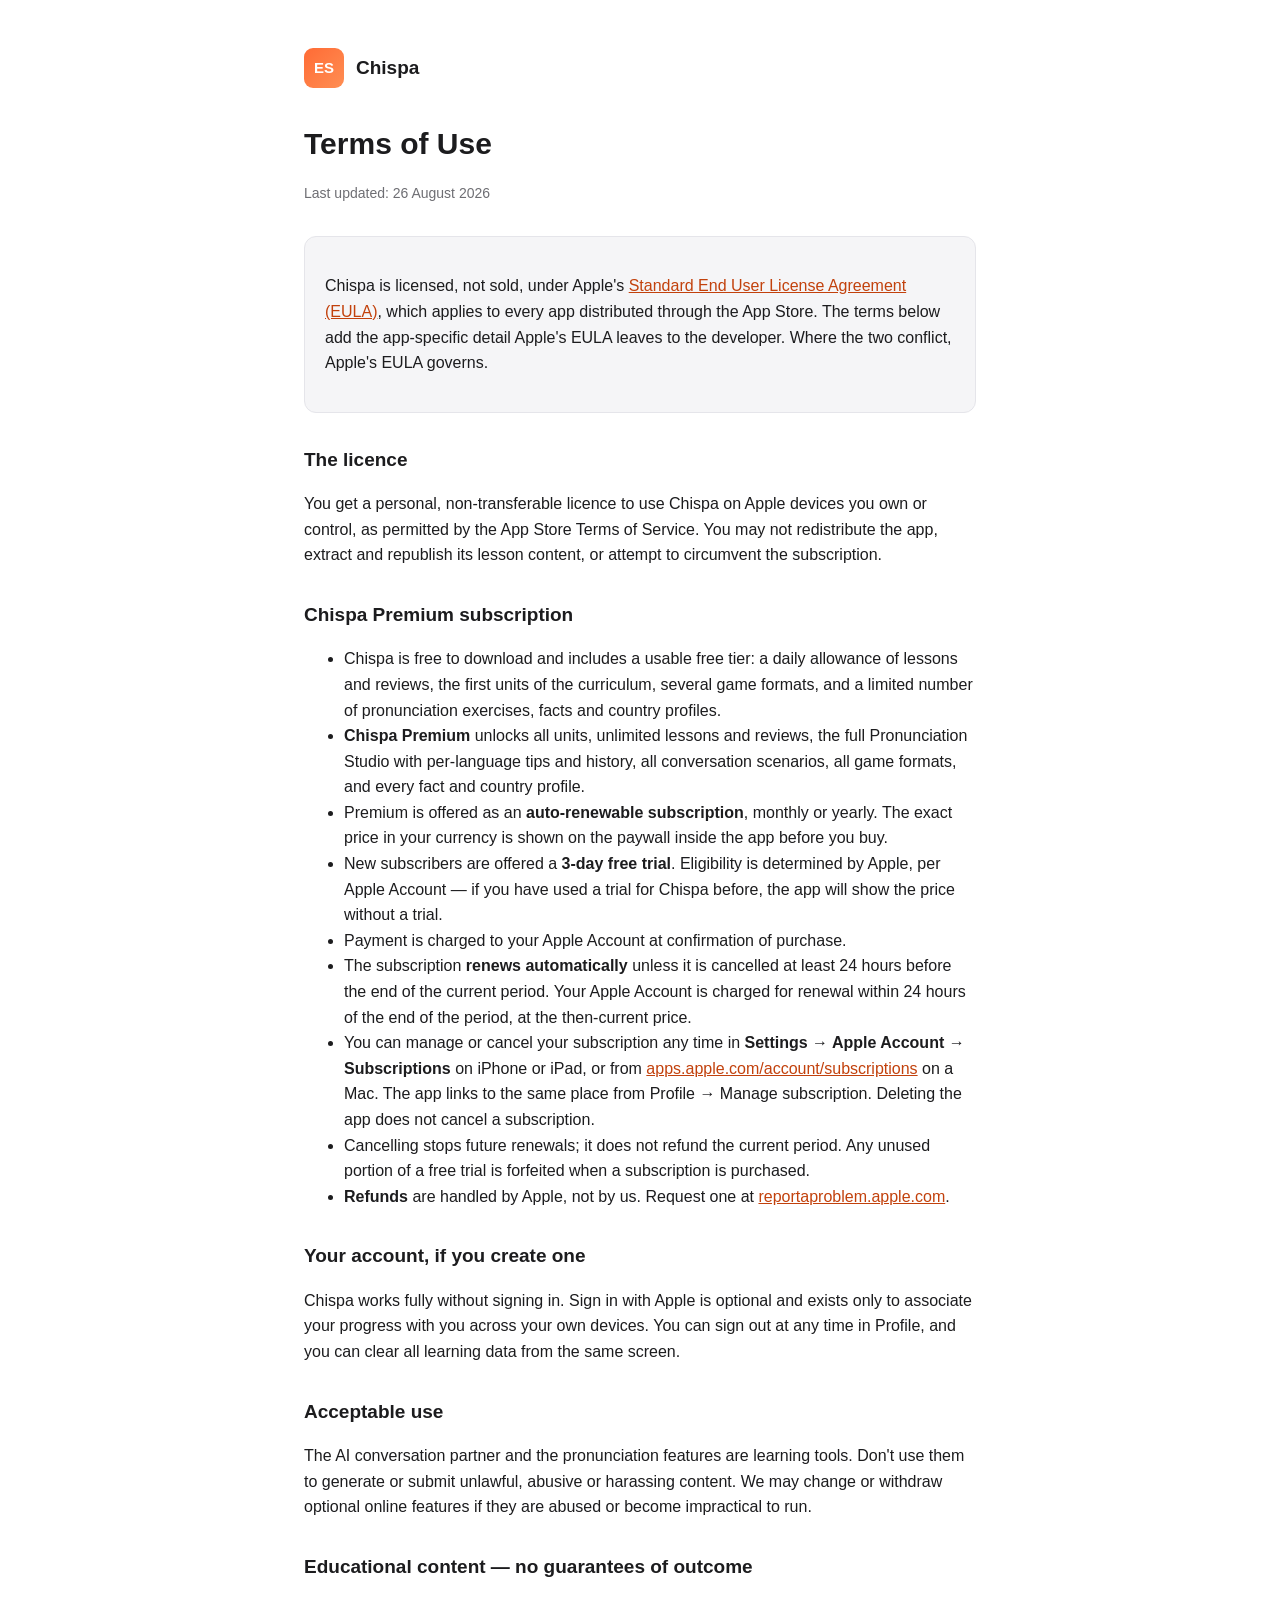
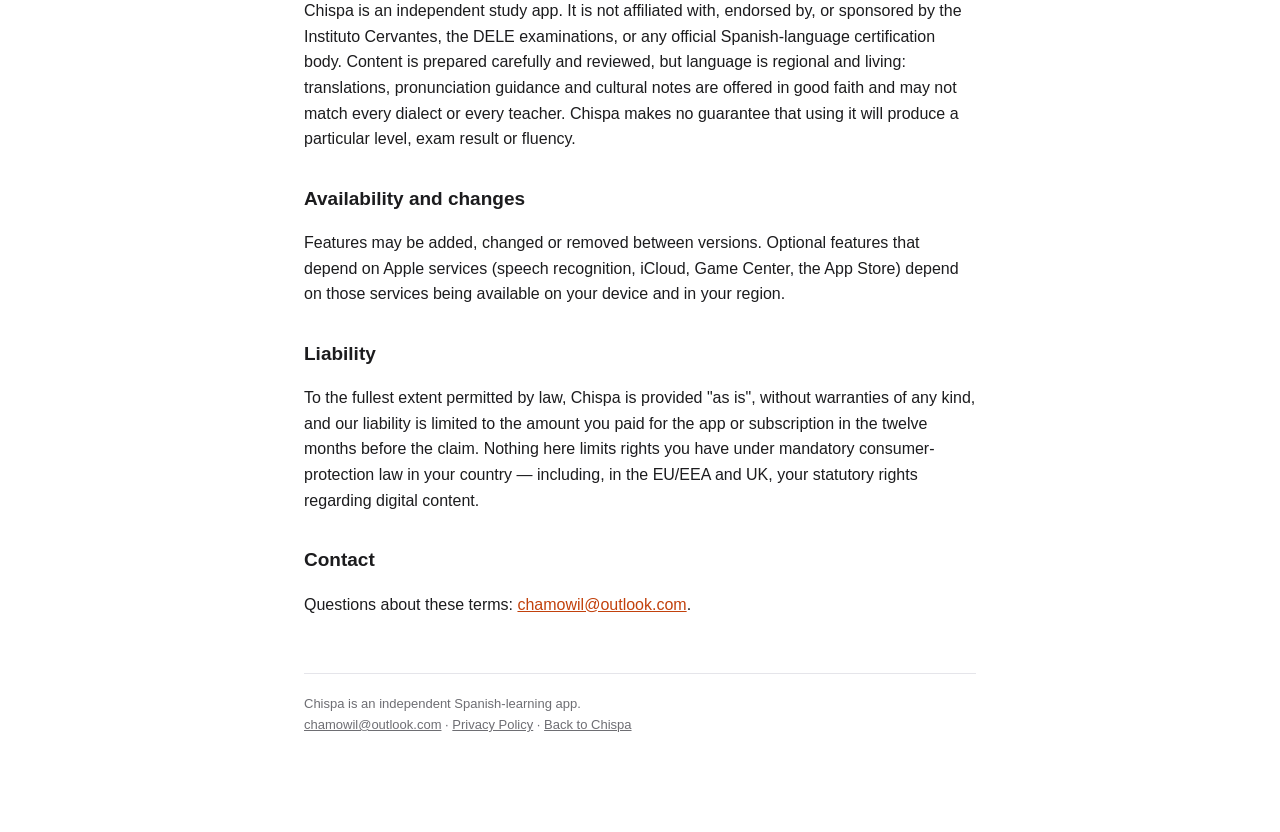
==== terms.html @ cfa155ee "Privacy policy, terms, help and licenses pages for Chispa (iOS/iPadOS/macOS) Contact: chamowil@outlo" ====
<!doctype html>
<html lang="en">
<head>
<meta charset="utf-8">
<meta name="viewport" content="width=device-width, initial-scale=1">
<title>Terms of Use — Chispa</title>
<link rel="stylesheet" href="style.css">
</head>
<body>
<div class="wrap">
  <div class="brand">
    <div class="brand-mark">ES</div>
    <a href="index.html">Chispa</a>
  </div>

  <h1>Terms of Use</h1>
  <p class="updated">Last updated: 26 August 2026</p>

  <div class="card">
    <p>
      Chispa is licensed, not sold, under Apple's
      <a href="https://www.apple.com/legal/internet-services/itunes/dev/stdeula/">Standard End User
      License Agreement (EULA)</a>, which applies to every app distributed through the App Store. The
      terms below add the app-specific detail Apple's EULA leaves to the developer. Where the two
      conflict, Apple's EULA governs.
    </p>
  </div>

  <h2>The licence</h2>
  <p>
    You get a personal, non-transferable licence to use Chispa on Apple devices you own or control, as
    permitted by the App Store Terms of Service. You may not redistribute the app, extract and republish
    its lesson content, or attempt to circumvent the subscription.
  </p>

  <h2>Chispa Premium subscription</h2>
  <ul>
    <li>Chispa is free to download and includes a usable free tier: a daily allowance of lessons and
      reviews, the first units of the curriculum, several game formats, and a limited number of
      pronunciation exercises, facts and country profiles.</li>
    <li><strong>Chispa Premium</strong> unlocks all units, unlimited lessons and reviews, the full
      Pronunciation Studio with per-language tips and history, all conversation scenarios, all game
      formats, and every fact and country profile.</li>
    <li>Premium is offered as an <strong>auto-renewable subscription</strong>, monthly or yearly. The
      exact price in your currency is shown on the paywall inside the app before you buy.</li>
    <li>New subscribers are offered a <strong>3-day free trial</strong>. Eligibility is determined by
      Apple, per Apple Account — if you have used a trial for Chispa before, the app will show the price
      without a trial.</li>
    <li>Payment is charged to your Apple Account at confirmation of purchase.</li>
    <li>The subscription <strong>renews automatically</strong> unless it is cancelled at least 24 hours
      before the end of the current period. Your Apple Account is charged for renewal within 24 hours of
      the end of the period, at the then-current price.</li>
    <li>You can manage or cancel your subscription any time in
      <strong>Settings → Apple Account → Subscriptions</strong> on iPhone or iPad, or from
      <a href="https://apps.apple.com/account/subscriptions">apps.apple.com/account/subscriptions</a> on a
      Mac. The app links to the same place from Profile → Manage subscription. Deleting the app does not
      cancel a subscription.</li>
    <li>Cancelling stops future renewals; it does not refund the current period. Any unused portion of a
      free trial is forfeited when a subscription is purchased.</li>
    <li><strong>Refunds</strong> are handled by Apple, not by us. Request one at
      <a href="https://reportaproblem.apple.com">reportaproblem.apple.com</a>.</li>
  </ul>

  <h2>Your account, if you create one</h2>
  <p>
    Chispa works fully without signing in. Sign in with Apple is optional and exists only to associate
    your progress with you across your own devices. You can sign out at any time in Profile, and you can
    clear all learning data from the same screen.
  </p>

  <h2>Acceptable use</h2>
  <p>
    The AI conversation partner and the pronunciation features are learning tools. Don't use them to
    generate or submit unlawful, abusive or harassing content. We may change or withdraw optional online
    features if they are abused or become impractical to run.
  </p>

  <h2>Educational content — no guarantees of outcome</h2>
  <p>
    Chispa is an independent study app. It is not affiliated with, endorsed by, or sponsored by the
    Instituto Cervantes, the DELE examinations, or any official Spanish-language certification body.
    Content is prepared carefully and reviewed, but language is regional and living: translations,
    pronunciation guidance and cultural notes are offered in good faith and may not match every dialect
    or every teacher. Chispa makes no guarantee that using it will produce a particular level, exam
    result or fluency.
  </p>

  <h2>Availability and changes</h2>
  <p>
    Features may be added, changed or removed between versions. Optional features that depend on Apple
    services (speech recognition, iCloud, Game Center, the App Store) depend on those services being
    available on your device and in your region.
  </p>

  <h2>Liability</h2>
  <p>
    To the fullest extent permitted by law, Chispa is provided "as is", without warranties of any kind,
    and our liability is limited to the amount you paid for the app or subscription in the twelve months
    before the claim. Nothing here limits rights you have under mandatory consumer-protection law in
    your country — including, in the EU/EEA and UK, your statutory rights regarding digital content.
  </p>

  <h2>Contact</h2>
  <p>
    Questions about these terms: <a href="mailto:chamowil@outlook.com">chamowil@outlook.com</a>.
  </p>

  <footer>
    Chispa is an independent Spanish-learning app.<br>
    <a href="mailto:chamowil@outlook.com">chamowil@outlook.com</a> ·
    <a href="privacy.html">Privacy Policy</a> ·
    <a href="index.html">Back to Chispa</a>
  </footer>
</div>
</body>
</html>
---- style.css ----
:root {
  --bg: #ffffff;
  --fg: #1c1c1e;
  --muted: #6e6e73;
  --accent: #c2410c;
  --card: #f5f5f7;
  --border: #e5e5ea;
}

@media (prefers-color-scheme: dark) {
  :root {
    --bg: #0f1115;
    --fg: #f2f2f7;
    --muted: #9a9aa2;
    --accent: #ff8e53;
    --card: #1a1c22;
    --border: #2c2e36;
  }
}

* { box-sizing: border-box; }

body {
  margin: 0;
  background: var(--bg);
  color: var(--fg);
  font-family: -apple-system, BlinkMacSystemFont, "Segoe UI", Roboto, Helvetica, Arial, sans-serif;
  line-height: 1.6;
}

.wrap {
  max-width: 720px;
  margin: 0 auto;
  padding: 48px 24px 96px;
}

.brand {
  display: flex;
  align-items: center;
  gap: 12px;
  margin-bottom: 32px;
}

.brand-mark {
  width: 40px;
  height: 40px;
  border-radius: 9px;
  background: linear-gradient(135deg, #ff6b35, #ff8e53);
  display: flex;
  align-items: center;
  justify-content: center;
  color: #fff;
  font-weight: 700;
  font-size: 15px;
  flex-shrink: 0;
}

.brand a {
  color: var(--fg);
  text-decoration: none;
  font-weight: 600;
  font-size: 19px;
}

h1 {
  font-size: 30px;
  margin: 0 0 6px;
}

.updated {
  color: var(--muted);
  font-size: 14px;
  margin-bottom: 32px;
}

h2 {
  font-size: 19px;
  margin: 32px 0 10px;
}

p, li { color: var(--fg); }

.muted { color: var(--muted); }

a { color: var(--accent); }

.card {
  background: var(--card);
  border: 1px solid var(--border);
  border-radius: 12px;
  padding: 20px;
  margin: 24px 0;
}

nav.index-links {
  display: grid;
  gap: 12px;
  margin-top: 24px;
}

nav.index-links a {
  display: block;
  padding: 16px 18px;
  background: var(--card);
  border: 1px solid var(--border);
  border-radius: 12px;
  text-decoration: none;
  color: var(--fg);
  font-weight: 600;
}

nav.index-links a span {
  display: block;
  font-weight: 400;
  color: var(--muted);
  font-size: 14px;
  margin-top: 2px;
}

footer {
  margin-top: 56px;
  padding-top: 20px;
  border-top: 1px solid var(--border);
  color: var(--muted);
  font-size: 13px;
}

footer a { color: var(--muted); }
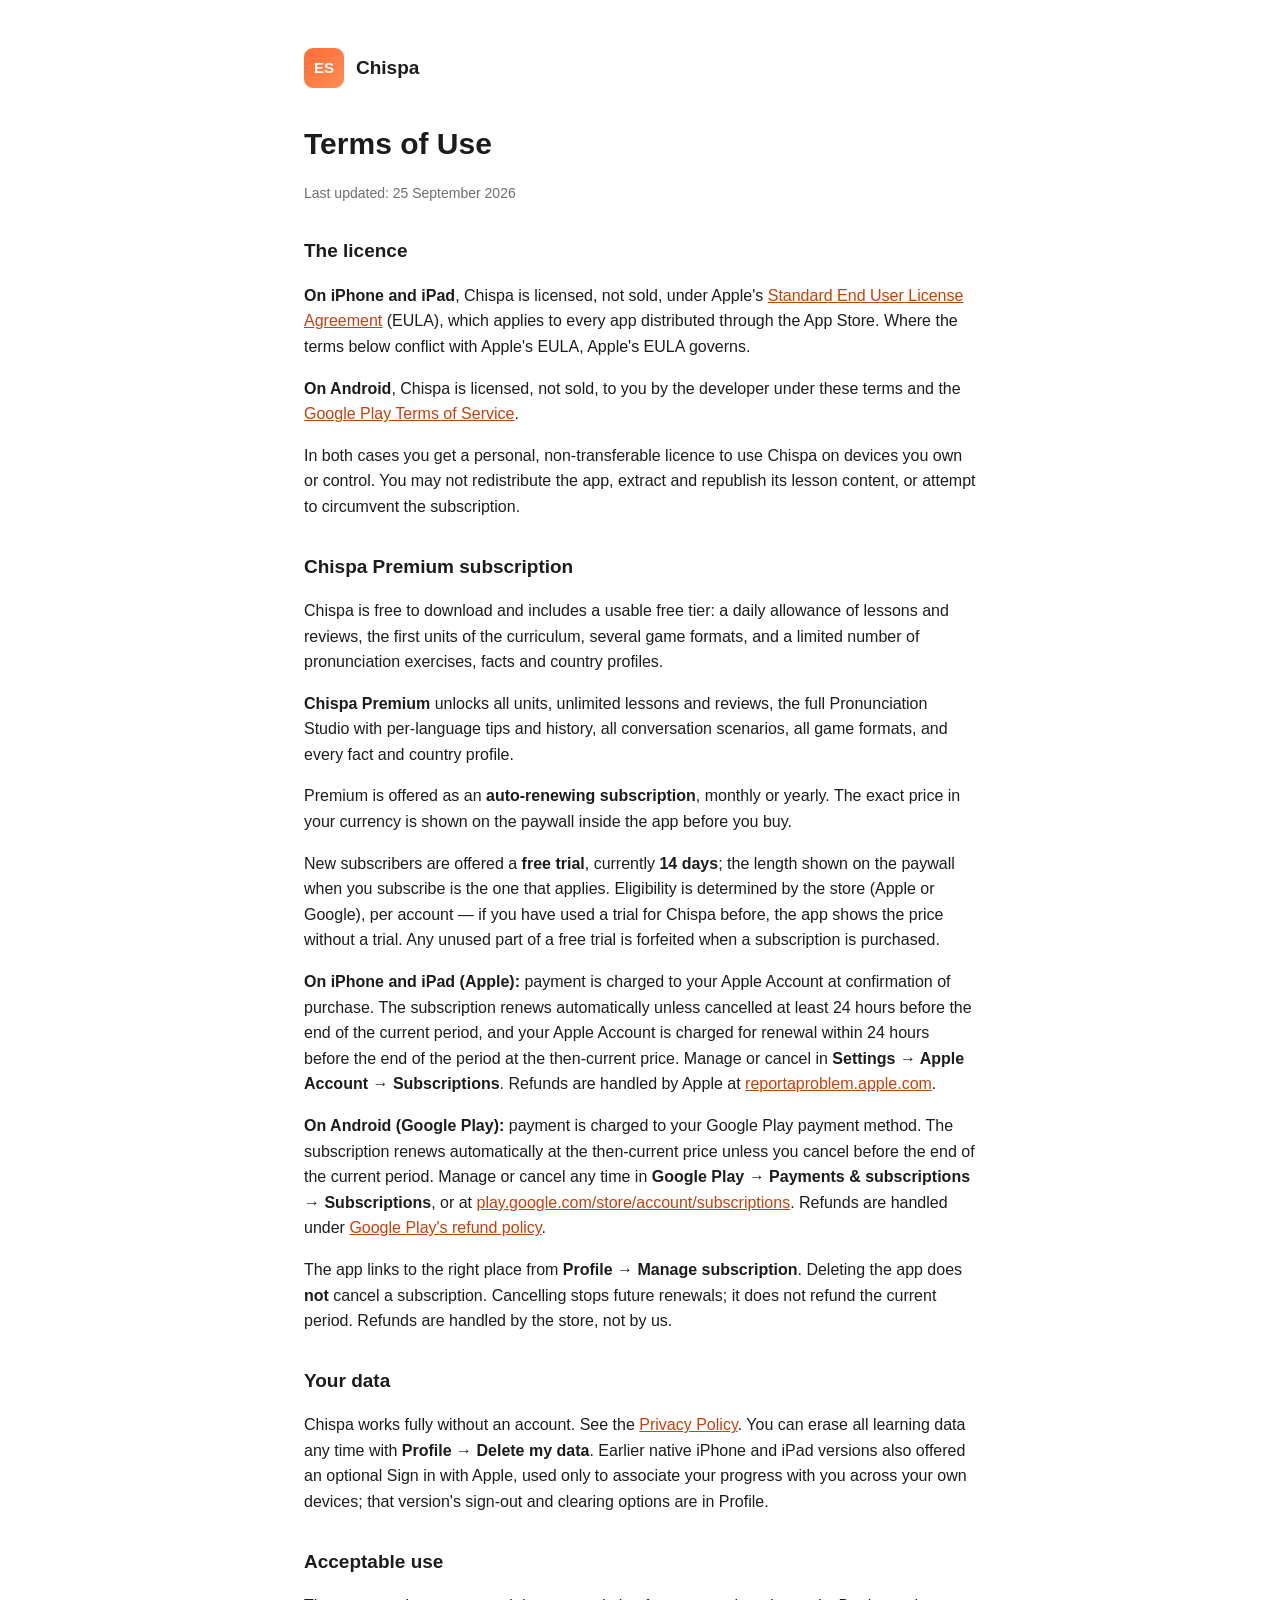
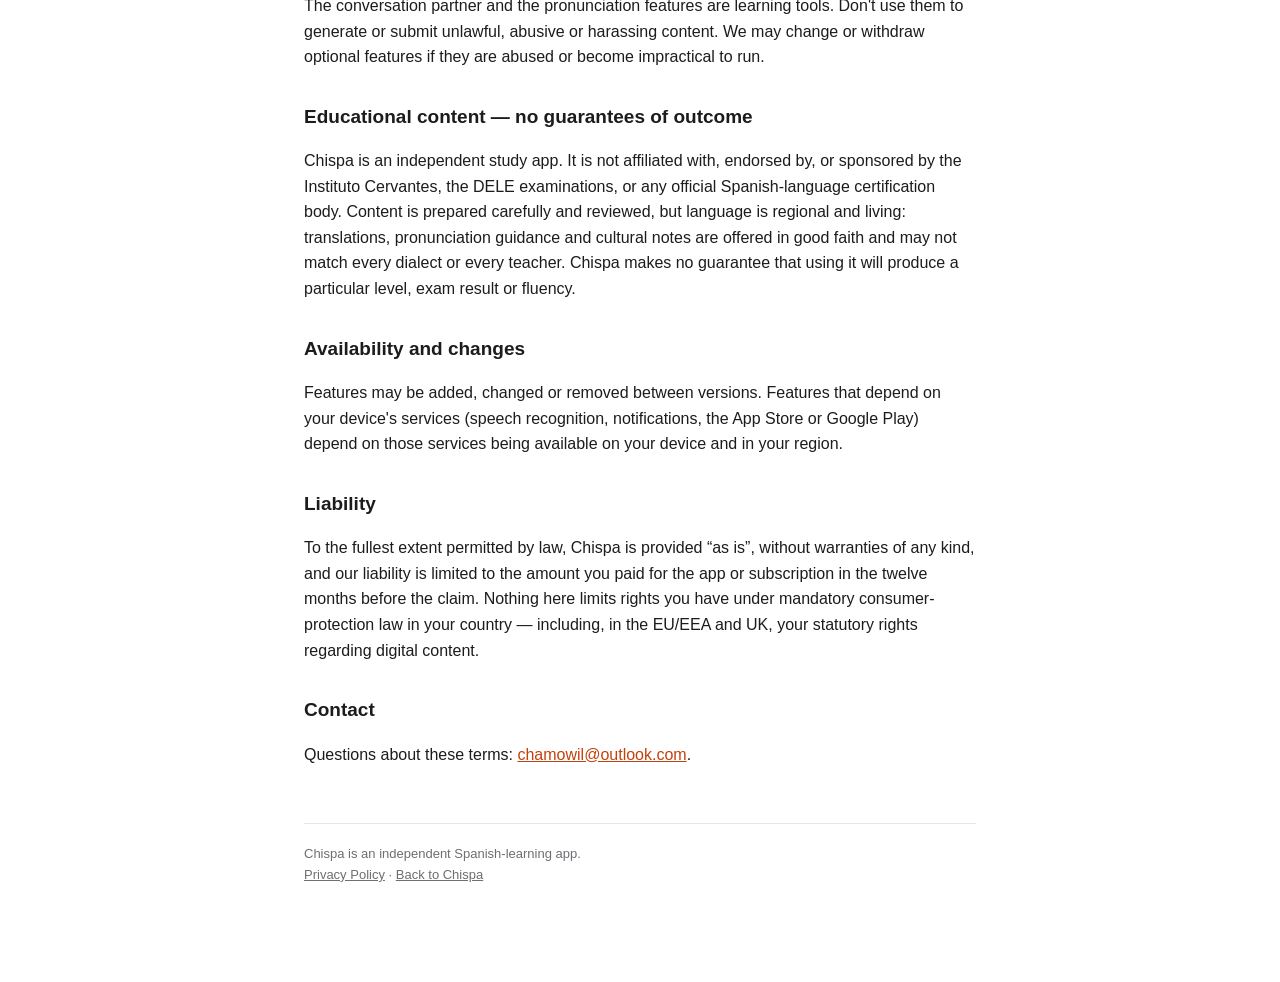
==== commit 1bbed9ed: "Update privacy policy and terms for the cross-platform (iOS + Android) release Privacy: no saved aud" ====
--- a/terms.html
+++ b/terms.html
@@ -14,64 +14,83 @@
   </div>
 
   <h1>Terms of Use</h1>
-  <p class="updated">Last updated: 26 August 2026</p>
-
-  <div class="card">
-    <p>
-      Chispa is licensed, not sold, under Apple's
-      <a href="https://www.apple.com/legal/internet-services/itunes/dev/stdeula/">Standard End User
-      License Agreement (EULA)</a>, which applies to every app distributed through the App Store. The
-      terms below add the app-specific detail Apple's EULA leaves to the developer. Where the two
-      conflict, Apple's EULA governs.
-    </p>
-  </div>
+  <p class="updated">Last updated: 25 September 2026</p>
 
   <h2>The licence</h2>
   <p>
-    You get a personal, non-transferable licence to use Chispa on Apple devices you own or control, as
-    permitted by the App Store Terms of Service. You may not redistribute the app, extract and republish
-    its lesson content, or attempt to circumvent the subscription.
+    <strong>On iPhone and iPad</strong>, Chispa is licensed, not sold, under Apple's
+    <a href="https://www.apple.com/legal/internet-services/itunes/dev/stdeula/">Standard End User License
+    Agreement</a> (EULA), which applies to every app distributed through the App Store. Where the terms
+    below conflict with Apple's EULA, Apple's EULA governs.
+  </p>
+  <p>
+    <strong>On Android</strong>, Chispa is licensed, not sold, to you by the developer under these terms
+    and the <a href="https://play.google.com/about/play-terms/">Google Play Terms of Service</a>.
+  </p>
+  <p>
+    In both cases you get a personal, non-transferable licence to use Chispa on devices you own or
+    control. You may not redistribute the app, extract and republish its lesson content, or attempt to
+    circumvent the subscription.
   </p>
 
   <h2>Chispa Premium subscription</h2>
-  <ul>
-    <li>Chispa is free to download and includes a usable free tier: a daily allowance of lessons and
-      reviews, the first units of the curriculum, several game formats, and a limited number of
-      pronunciation exercises, facts and country profiles.</li>
-    <li><strong>Chispa Premium</strong> unlocks all units, unlimited lessons and reviews, the full
-      Pronunciation Studio with per-language tips and history, all conversation scenarios, all game
-      formats, and every fact and country profile.</li>
-    <li>Premium is offered as an <strong>auto-renewable subscription</strong>, monthly or yearly. The
-      exact price in your currency is shown on the paywall inside the app before you buy.</li>
-    <li>New subscribers are offered a <strong>3-day free trial</strong>. Eligibility is determined by
-      Apple, per Apple Account — if you have used a trial for Chispa before, the app will show the price
-      without a trial.</li>
-    <li>Payment is charged to your Apple Account at confirmation of purchase.</li>
-    <li>The subscription <strong>renews automatically</strong> unless it is cancelled at least 24 hours
-      before the end of the current period. Your Apple Account is charged for renewal within 24 hours of
-      the end of the period, at the then-current price.</li>
-    <li>You can manage or cancel your subscription any time in
-      <strong>Settings → Apple Account → Subscriptions</strong> on iPhone or iPad, or from
-      <a href="https://apps.apple.com/account/subscriptions">apps.apple.com/account/subscriptions</a> on a
-      Mac. The app links to the same place from Profile → Manage subscription. Deleting the app does not
-      cancel a subscription.</li>
-    <li>Cancelling stops future renewals; it does not refund the current period. Any unused portion of a
-      free trial is forfeited when a subscription is purchased.</li>
-    <li><strong>Refunds</strong> are handled by Apple, not by us. Request one at
-      <a href="https://reportaproblem.apple.com">reportaproblem.apple.com</a>.</li>
-  </ul>
+  <p>
+    Chispa is free to download and includes a usable free tier: a daily allowance of lessons and reviews,
+    the first units of the curriculum, several game formats, and a limited number of pronunciation
+    exercises, facts and country profiles.
+  </p>
+  <p>
+    <strong>Chispa Premium</strong> unlocks all units, unlimited lessons and reviews, the full
+    Pronunciation Studio with per-language tips and history, all conversation scenarios, all game
+    formats, and every fact and country profile.
+  </p>
+  <p>
+    Premium is offered as an <strong>auto-renewing subscription</strong>, monthly or yearly. The exact
+    price in your currency is shown on the paywall inside the app before you buy.
+  </p>
+  <p>
+    New subscribers are offered a <strong>free trial</strong>, currently <strong>14 days</strong>; the
+    length shown on the paywall when you subscribe is the one that applies. Eligibility is determined by
+    the store (Apple or Google), per account — if you have used a trial for Chispa before, the app shows
+    the price without a trial. Any unused part of a free trial is forfeited when a subscription is
+    purchased.
+  </p>
+  <p>
+    <strong>On iPhone and iPad (Apple):</strong> payment is charged to your Apple Account at confirmation
+    of purchase. The subscription renews automatically unless cancelled at least 24 hours before the end
+    of the current period, and your Apple Account is charged for renewal within 24 hours before the end
+    of the period at the then-current price. Manage or cancel in <strong>Settings → Apple Account →
+    Subscriptions</strong>. Refunds are handled by Apple at
+    <a href="https://reportaproblem.apple.com">reportaproblem.apple.com</a>.
+  </p>
+  <p>
+    <strong>On Android (Google Play):</strong> payment is charged to your Google Play payment method. The
+    subscription renews automatically at the then-current price unless you cancel before the end of the
+    current period. Manage or cancel any time in <strong>Google Play → Payments &amp; subscriptions →
+    Subscriptions</strong>, or at
+    <a href="https://play.google.com/store/account/subscriptions">play.google.com/store/account/subscriptions</a>.
+    Refunds are handled under
+    <a href="https://support.google.com/googleplay/answer/2479637">Google Play's refund policy</a>.
+  </p>
+  <p>
+    The app links to the right place from <strong>Profile → Manage subscription</strong>. Deleting the
+    app does <strong>not</strong> cancel a subscription. Cancelling stops future renewals; it does not
+    refund the current period. Refunds are handled by the store, not by us.
+  </p>
 
-  <h2>Your account, if you create one</h2>
+  <h2>Your data</h2>
   <p>
-    Chispa works fully without signing in. Sign in with Apple is optional and exists only to associate
-    your progress with you across your own devices. You can sign out at any time in Profile, and you can
-    clear all learning data from the same screen.
+    Chispa works fully without an account. See the <a href="privacy.html">Privacy Policy</a>. You can
+    erase all learning data any time with <strong>Profile → Delete my data</strong>. Earlier native
+    iPhone and iPad versions also offered an optional Sign in with Apple, used only to associate your
+    progress with you across your own devices; that version's sign-out and clearing options are in
+    Profile.
   </p>
 
   <h2>Acceptable use</h2>
   <p>
-    The AI conversation partner and the pronunciation features are learning tools. Don't use them to
-    generate or submit unlawful, abusive or harassing content. We may change or withdraw optional online
+    The conversation partner and the pronunciation features are learning tools. Don't use them to
+    generate or submit unlawful, abusive or harassing content. We may change or withdraw optional
     features if they are abused or become impractical to run.
   </p>
 
@@ -80,24 +99,24 @@
     Chispa is an independent study app. It is not affiliated with, endorsed by, or sponsored by the
     Instituto Cervantes, the DELE examinations, or any official Spanish-language certification body.
     Content is prepared carefully and reviewed, but language is regional and living: translations,
-    pronunciation guidance and cultural notes are offered in good faith and may not match every dialect
-    or every teacher. Chispa makes no guarantee that using it will produce a particular level, exam
-    result or fluency.
+    pronunciation guidance and cultural notes are offered in good faith and may not match every dialect or
+    every teacher. Chispa makes no guarantee that using it will produce a particular level, exam result
+    or fluency.
   </p>
 
   <h2>Availability and changes</h2>
   <p>
-    Features may be added, changed or removed between versions. Optional features that depend on Apple
-    services (speech recognition, iCloud, Game Center, the App Store) depend on those services being
-    available on your device and in your region.
+    Features may be added, changed or removed between versions. Features that depend on your device's
+    services (speech recognition, notifications, the App Store or Google Play) depend on those services
+    being available on your device and in your region.
   </p>
 
   <h2>Liability</h2>
   <p>
-    To the fullest extent permitted by law, Chispa is provided "as is", without warranties of any kind,
+    To the fullest extent permitted by law, Chispa is provided “as is”, without warranties of any kind,
     and our liability is limited to the amount you paid for the app or subscription in the twelve months
-    before the claim. Nothing here limits rights you have under mandatory consumer-protection law in
-    your country — including, in the EU/EEA and UK, your statutory rights regarding digital content.
+    before the claim. Nothing here limits rights you have under mandatory consumer-protection law in your
+    country — including, in the EU/EEA and UK, your statutory rights regarding digital content.
   </p>
 
   <h2>Contact</h2>
@@ -107,9 +126,7 @@
 
   <footer>
     Chispa is an independent Spanish-learning app.<br>
-    <a href="mailto:chamowil@outlook.com">chamowil@outlook.com</a> ·
-    <a href="privacy.html">Privacy Policy</a> ·
-    <a href="index.html">Back to Chispa</a>
+    <a href="privacy.html">Privacy Policy</a> · <a href="index.html">Back to Chispa</a>
   </footer>
 </div>
 </body>
